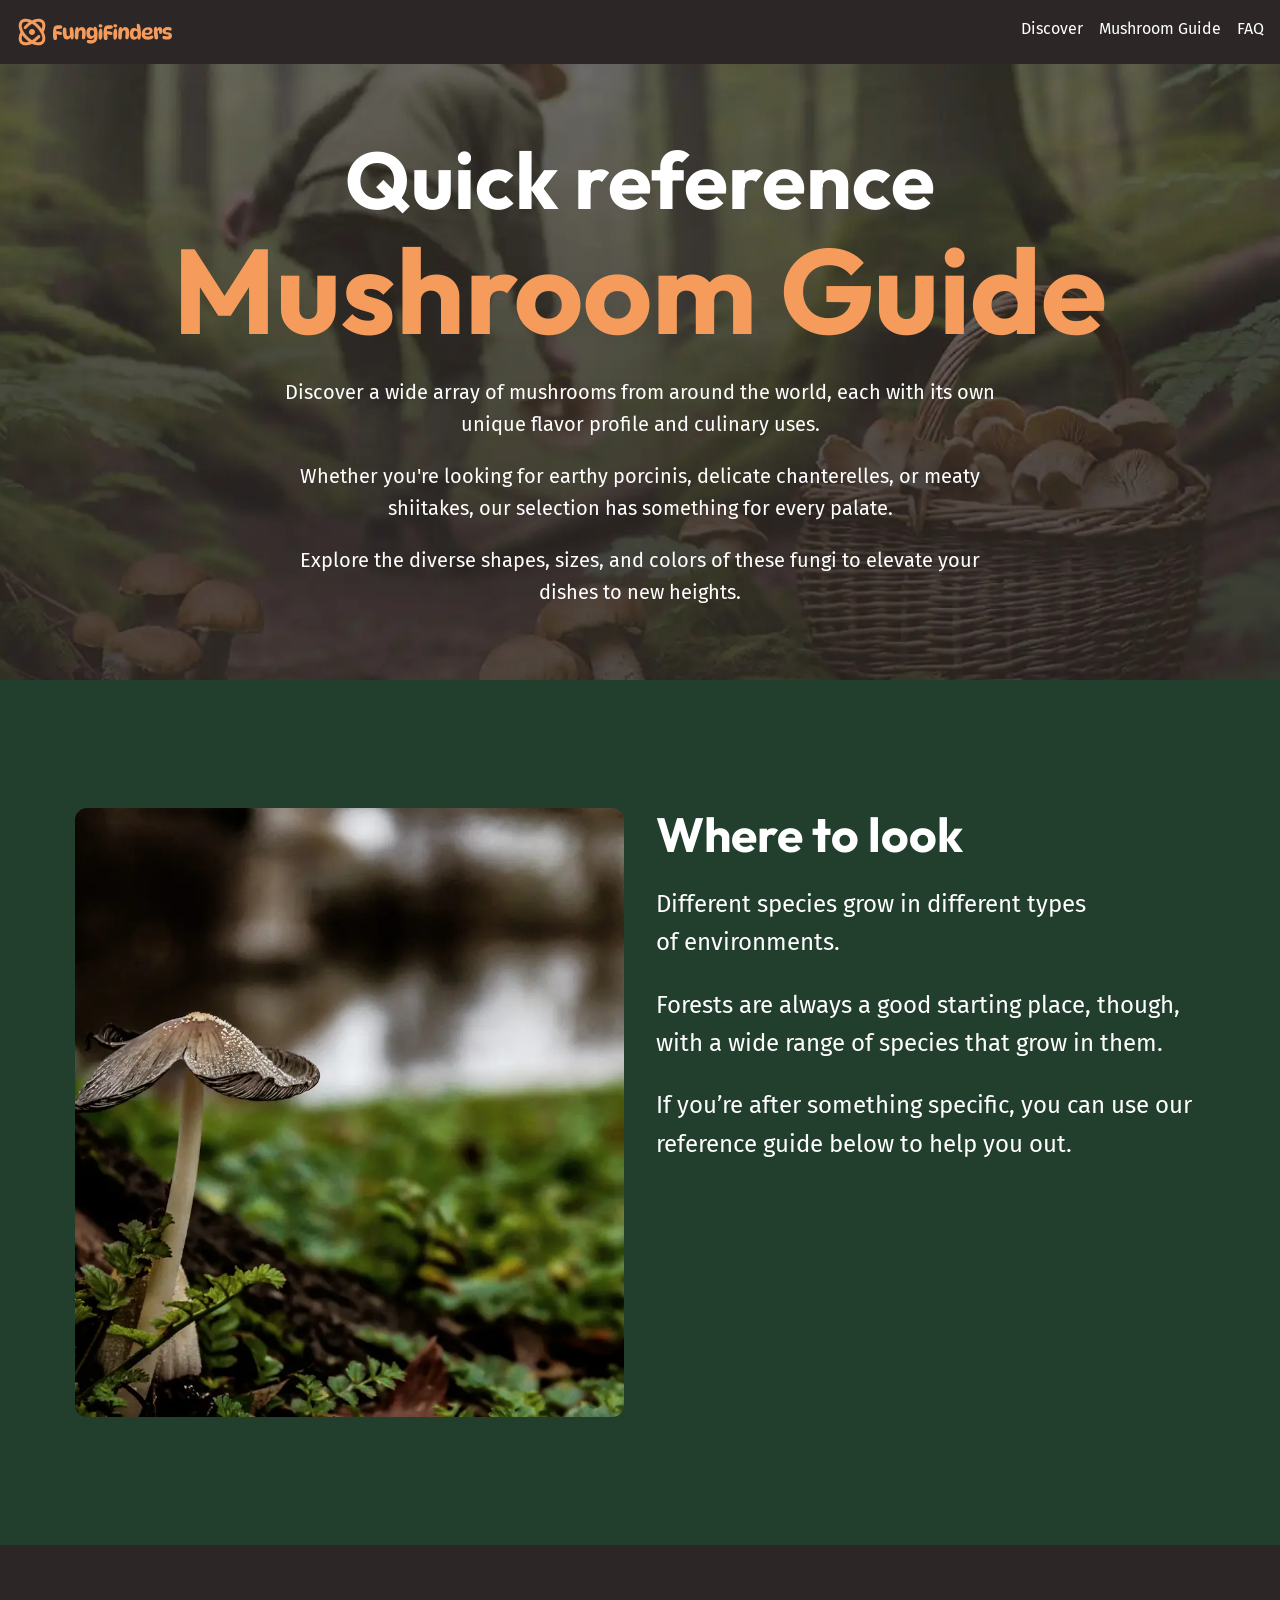
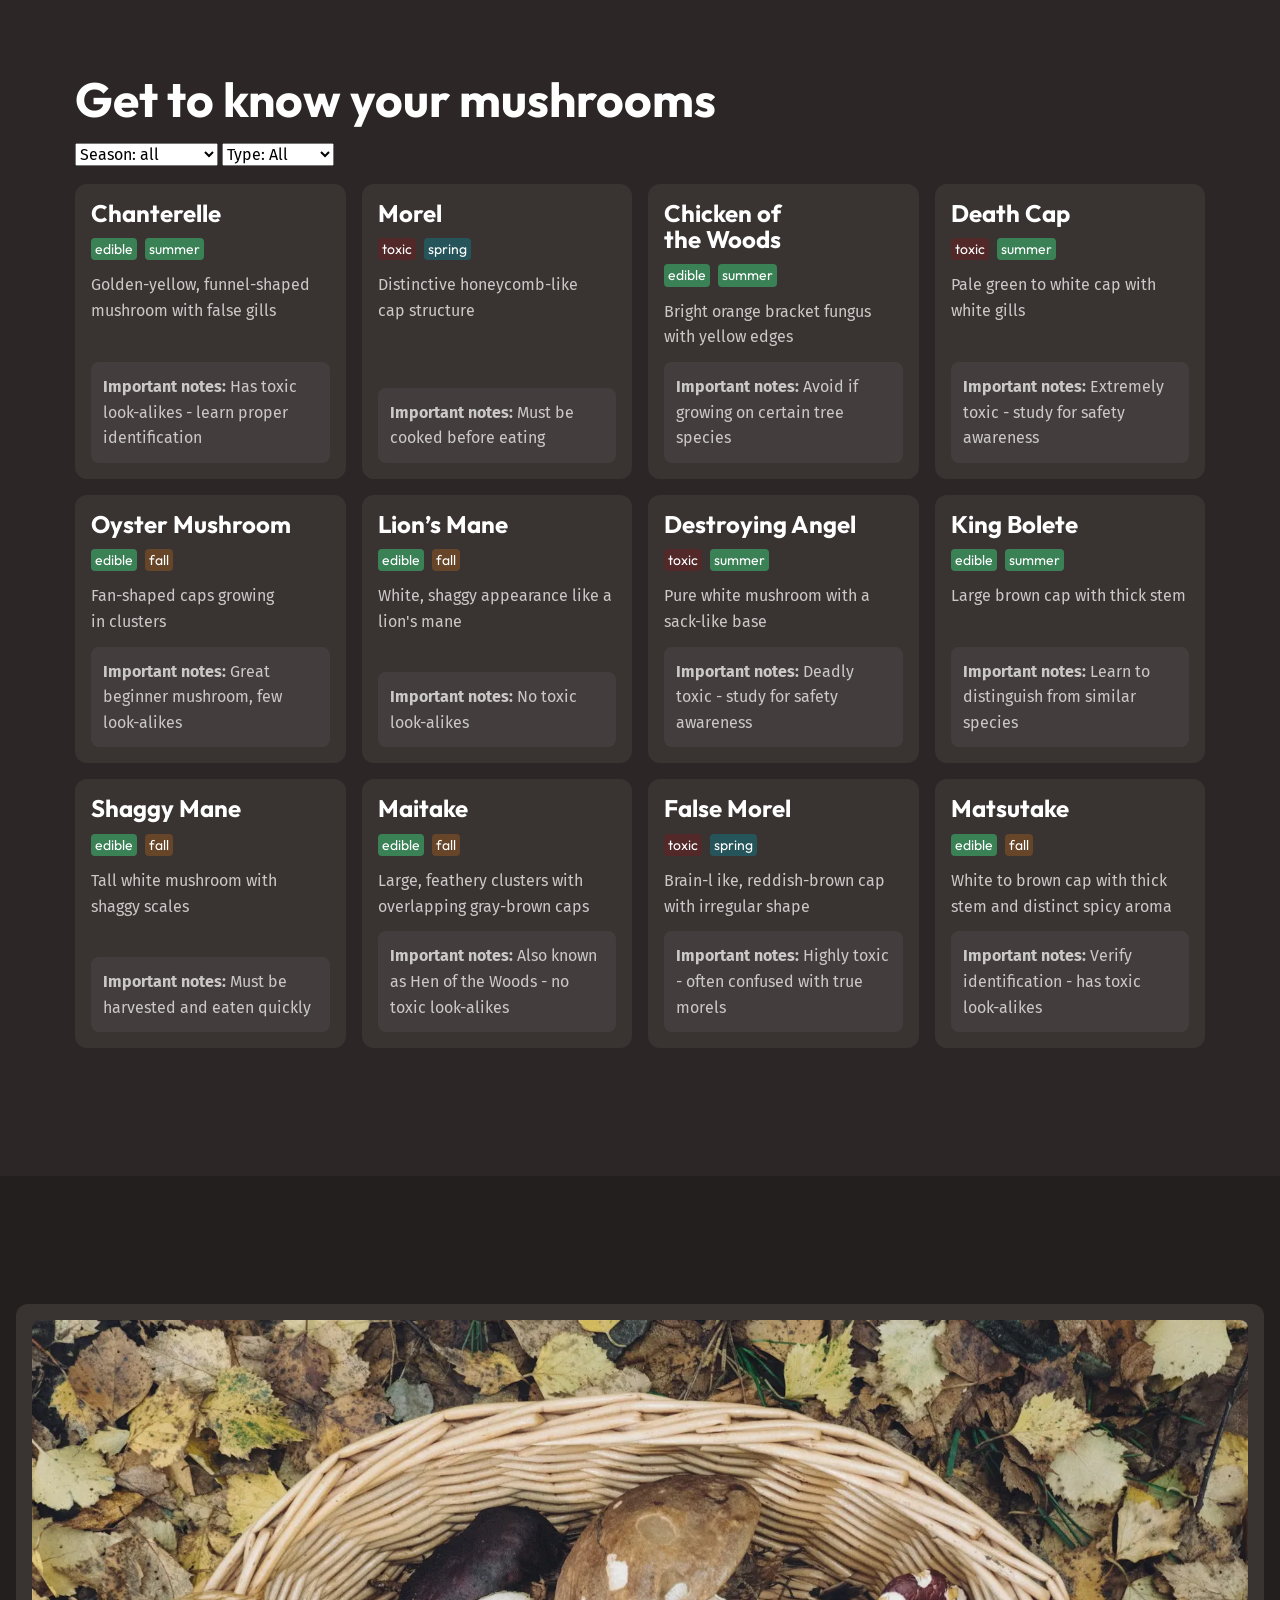
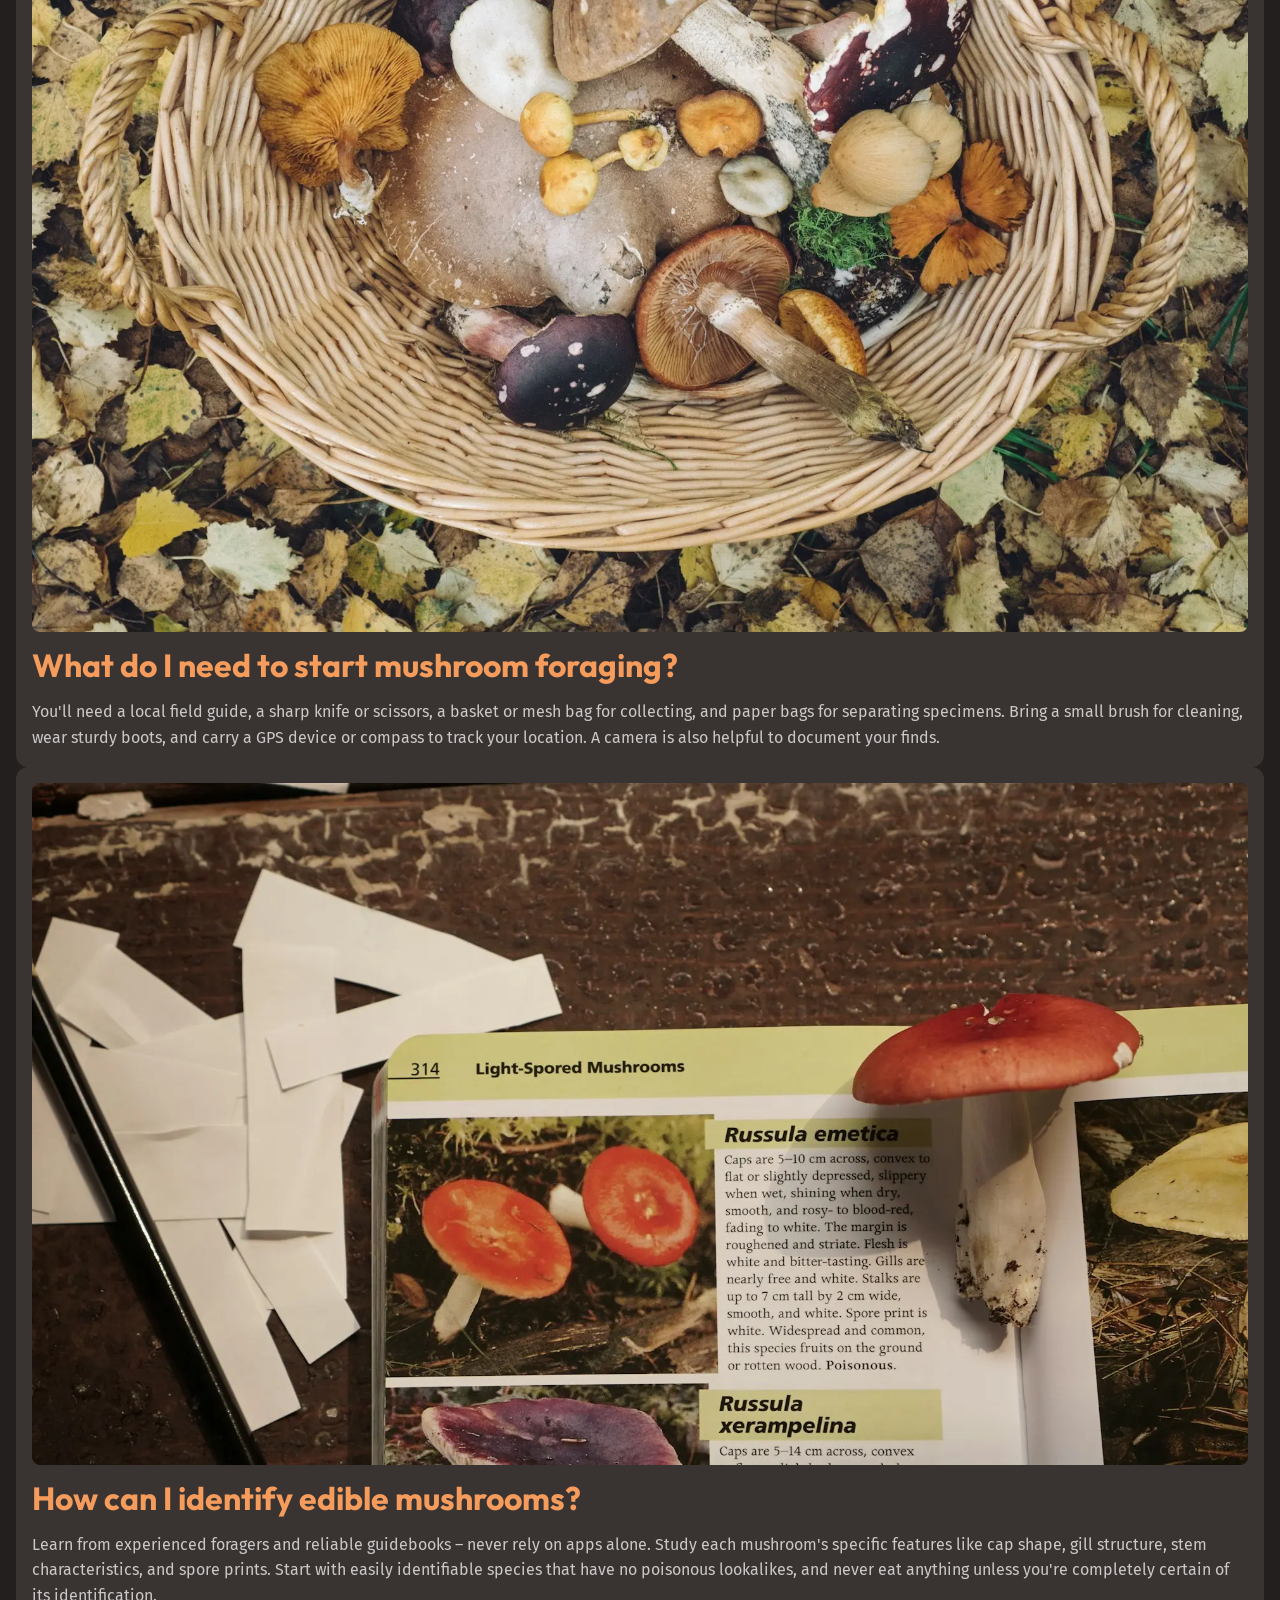
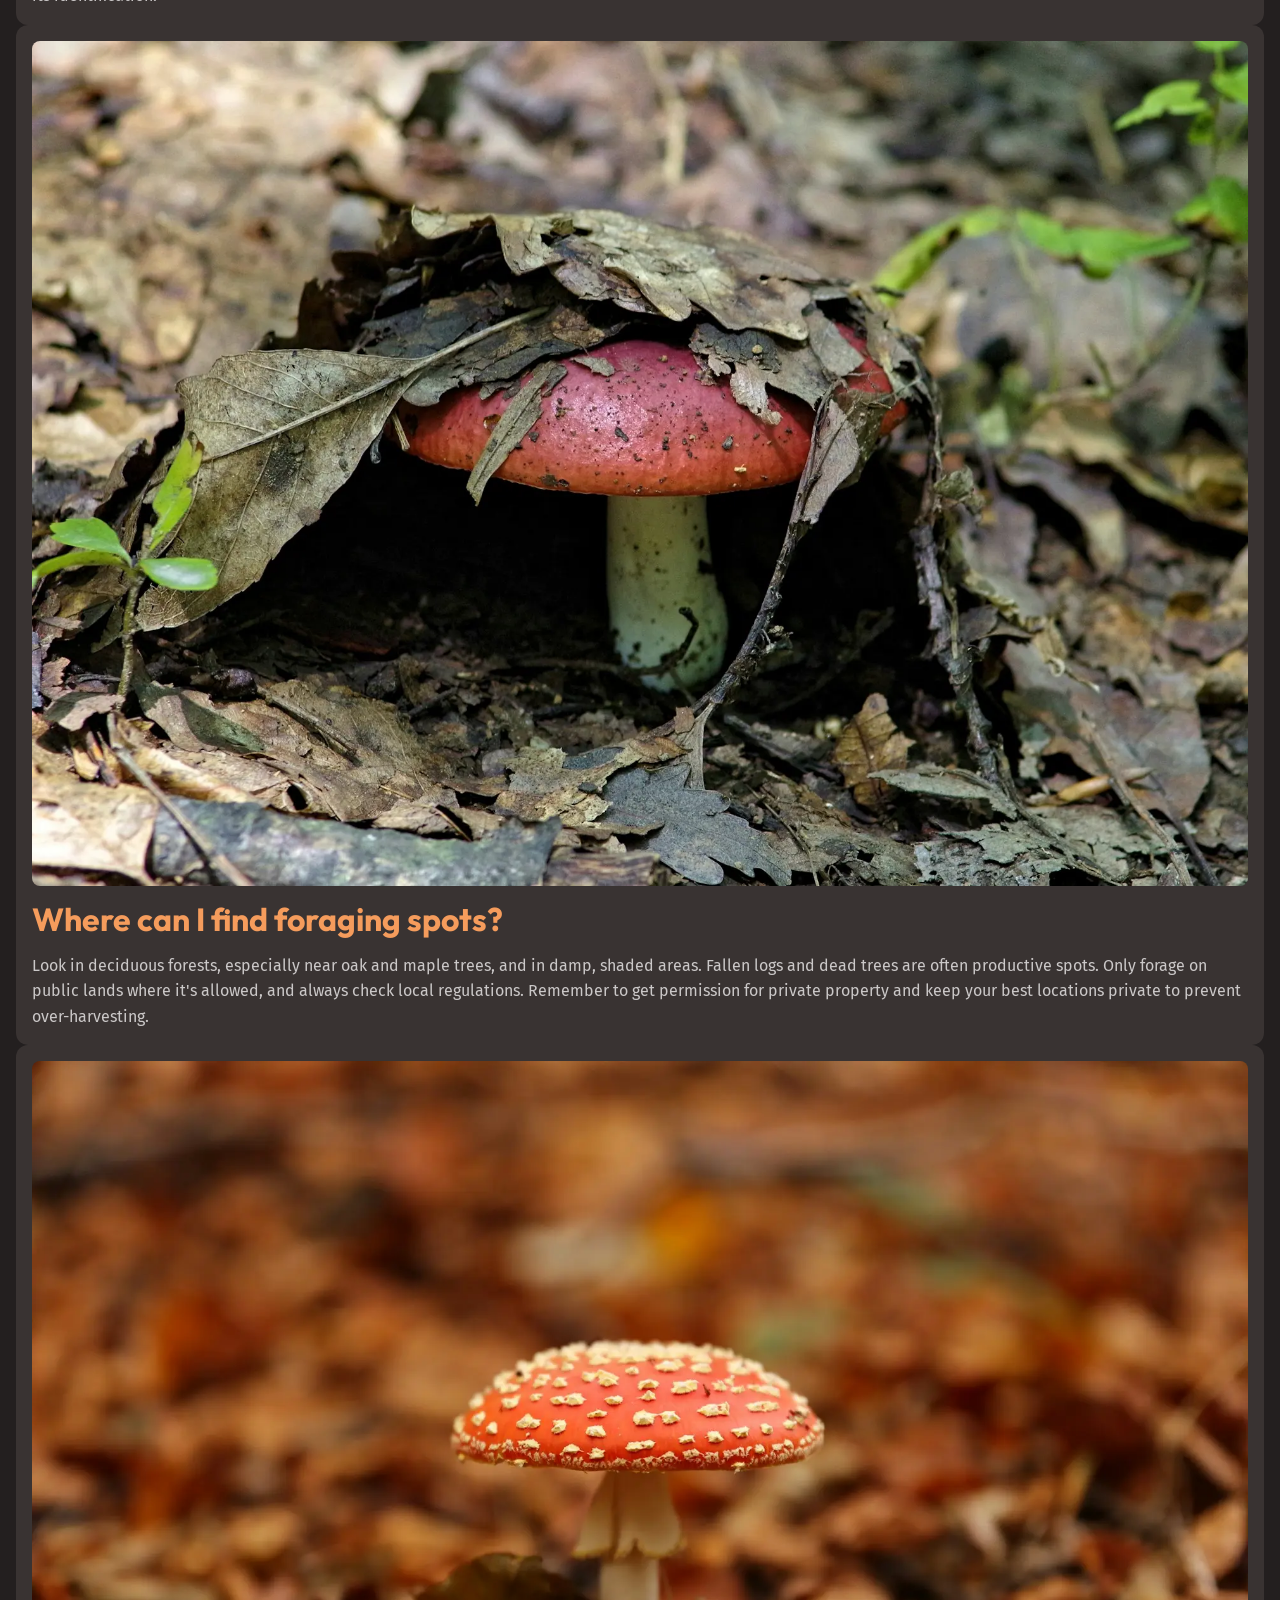
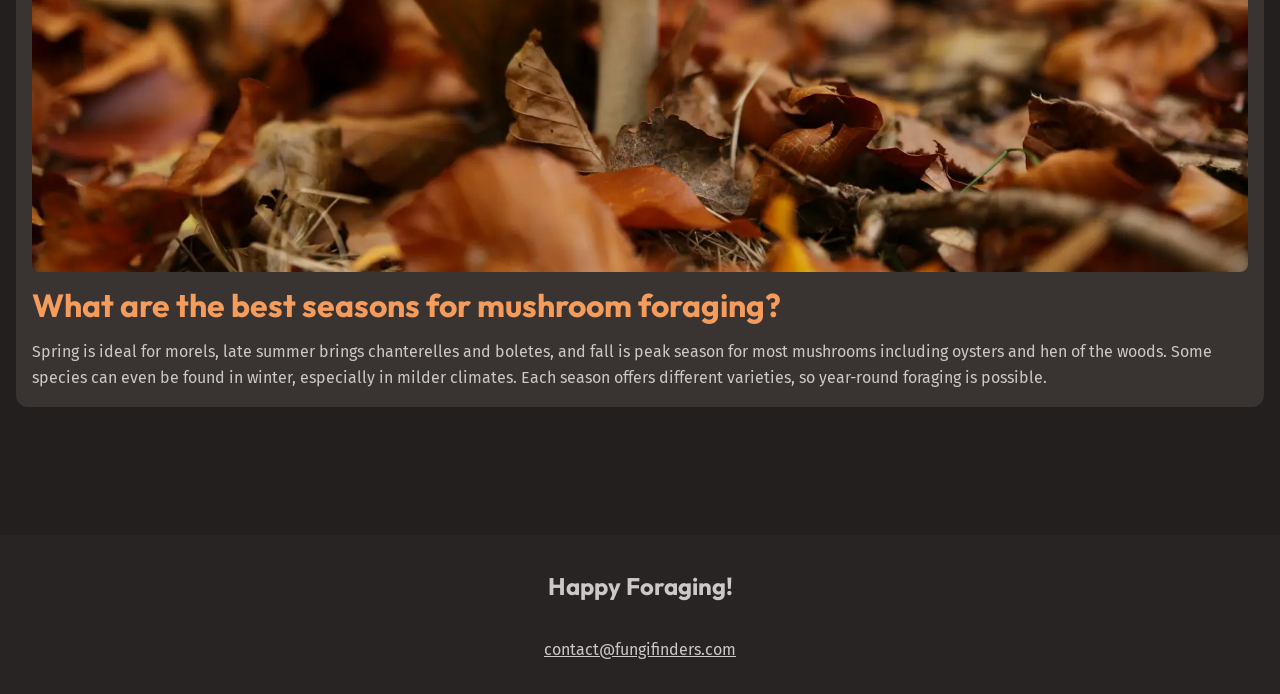
==== mushroom-guide.html @ f2b5f1de "feat: added mushroom-guide page - new styles for cards - styles for tags" ====
<!doctype html>
<html lang="en">
  <head>
    <meta charset="UTF-8" />
    <meta name="viewport" content="width=device-width, initial-scale=1.0" />
    <link rel="stylesheet" href="style.css" />
    <title>Fungi Finders</title>
    <link rel="preconnect" href="https://fonts.googleapis.com" />
    <link rel="preconnect" href="https://fonts.gstatic.com" crossorigin />
    <link
      href="https://fonts.googleapis.com/css2?family=Fira+Sans:wght@400;700&family=Outfit:wght@100..900&display=swap"
      rel="stylesheet"
    />
    <!-- defer ensures the JS runs after the page is loaded -->
    <script src="/main.js" defer></script>
  </head>
  <body>
    <a class="skip-to-main" href="#main">Skip to main content</a>
    <header class="site-header">
      <div class="wrapper" data-width="wide">
        <div class="site-header__inner">
          <img src="/assets/fungi-finders.svg" alt="Fungi Finders" />
          <button aria-controls="primary-nav" aria-expanded="false">
            <img src="/assets/hamburger.svg" alt="" />
            <span class="visually-hidden">Menu</span>
          </button>
          <nav id="primary-nav" class="primary-navigation">
            <ul role="list">
              <li><a href="/">Discover</a></li>
              <li><a href="#">Mushroom Guide</a></li>
              <li><a href="#">FAQ</a></li>
            </ul>
          </nav>
        </div>
      </div>
    </header>

    <main id="main">
      <section class="hero flow section" data-padding="compact">
        <div class="wrapper">
          <h1 class="hero__title">
            Quick reference <span>Mushroom Guide</span>
          </h1>
        </div>
        <div class="wrapper" data-width="narrow">
          <div class="flow">
            <p>
              Discover a wide array of mushrooms from around the world, each
              with its own unique flavor profile and culinary uses.
            </p>
            <p>
              Whether you're looking for earthy porcinis, delicate chanterelles,
              or meaty shiitakes, our selection has something for every palate.
            </p>
            <p>
              Explore the diverse shapes, sizes, and colors of these fungi to
              elevate your dishes to new heights.
            </p>
          </div>
        </div>
      </section>

      <!-- where to look -->
      <section class="background-accent section">
        <div class="wrapper">
          <div class="equal-columns" data-alignment="center" data-gap="large">
            <div>
              <img
                src="/assets/where-to-look.webp"
                alt="A white mushroom with a large cap growing on the forest floor"
              />
            </div>
            <div class="flow font-size-lg text-high-contrast">
              <h2 class="section-title">Where to look</h2>
              <p>Different species grow in different types of environments.</p>
              <p>
                Forests are always a good starting place, though, with a wide
                range of species that grow in them.
              </p>
              <p>
                If you’re after something specific, you can use our reference
                guide below to help you out.
              </p>
            </div>
          </div>
        </div>
      </section>

      <section class="mushroom-guide section">
        <div class="wrapper">
          <div class="flow">
            <h2 class="section-title">Get to know your mushrooms</h2>
            <div class="flex-group">
              <select>
                <option value="all">Season: all</option>
                <option value="spring">Season: Spring</option>
                <option value="summer">Season: Summer</option>
                <option value="fall">Season: Fall</option>
              </select>
              <select>
                <option value="all">Type: All</option>
                <option value="edible">Type: Edible</option>
                <option value="toxic">Type: Toxic</option>
              </select>
            </div>

            <!-- grid of mushrooms -->
            <div class="grid-auto-fit">
              <div class="card">
                <h3 class="card__title">Chanterelle</h3>
                <ul
                  class="tag-list"
                  role="list"
                  aria-label="Mushroom Characteristics"
                >
                  <li data-edible="edible">
                    <span class="visually-hidden">This mushroom is</span>
                    edible
                  </li>
                  <li data-season="summer">
                    <span class="visually-hidden">
                      Best season to harvest this mushroom is
                    </span>
                    summer
                  </li>
                </ul>
                <p>Golden-yellow, funnel-shaped mushroom with false gills</p>
                <div class="card__note">
                  <strong>Important notes: </strong>
                  Has toxic look-alikes - learn proper identification
                </div>
              </div>

              <div class="card">
                <h3 class="card__title">Morel</h3>
                <ul
                  class="tag-list"
                  role="list"
                  aria-label="Mushroom Characteristics"
                >
                  <li data-edible="toxic">
                    <span class="visually-hidden">This mushroom is</span>
                    toxic
                  </li>
                  <li data-season="spring">
                    <span class="visually-hidden">
                      Best season to harvest this mushroom is
                    </span>
                    spring
                  </li>
                </ul>
                <p>Distinctive honeycomb-like cap structure</p>
                <div class="card__note">
                  <strong>Important notes: </strong>
                  Must be cooked before eating
                </div>
              </div>

              <div class="card">
                <h3 class="card__title">Chicken of the Woods</h3>
                <ul
                  class="tag-list"
                  role="list"
                  aria-label="Mushroom Characteristics"
                >
                  <li data-edible="edible">
                    <span class="visually-hidden">This mushroom is</span>
                    edible
                  </li>
                  <li data-season="summer">
                    <span class="visually-hidden">
                      Best season to harvest this mushroom is
                    </span>
                    summer
                  </li>
                </ul>
                <p>Bright orange bracket fungus with yellow edges</p>
                <div class="card__note">
                  <strong>Important notes: </strong>
                  Avoid if growing on certain tree species
                </div>
              </div>

              <div class="card">
                <h3 class="card__title">Death Cap</h3>
                <ul
                  class="tag-list"
                  role="list"
                  aria-label="Mushroom Characteristics"
                >
                  <li data-edible="toxic">
                    <span class="visually-hidden">This mushroom is</span>
                    toxic
                  </li>
                  <li data-season="summer">
                    <span class="visually-hidden">
                      Best season to harvest this mushroom is
                    </span>
                    summer
                  </li>
                </ul>
                <p>Pale green to white cap with white gills</p>
                <div class="card__note">
                  <strong>Important notes: </strong>
                  Extremely toxic - study for safety awareness
                </div>
              </div>

              <div class="card">
                <h3 class="card__title">Oyster Mushroom</h3>
                <ul
                  class="tag-list"
                  role="list"
                  aria-label="Mushroom Characteristics"
                >
                  <li data-edible="edible">
                    <span class="visually-hidden">This mushroom is</span>
                    edible
                  </li>
                  <li data-season="fall">
                    <span class="visually-hidden">
                      Best season to harvest this mushroom is
                    </span>
                    fall
                  </li>
                </ul>
                <p>Fan-shaped caps growing in clusters</p>
                <div class="card__note">
                  <strong>Important notes: </strong>
                  Great beginner mushroom, few look-alikes
                </div>
              </div>

              <div class="card">
                <h3 class="card__title">Lion’s Mane</h3>
                <ul
                  class="tag-list"
                  role="list"
                  aria-label="Mushroom Characteristics"
                >
                  <li data-edible="edible">
                    <span class="visually-hidden">This mushroom is</span>
                    edible
                  </li>
                  <li data-season="fall">
                    <span class="visually-hidden">
                      Best season to harvest this mushroom is
                    </span>
                    fall
                  </li>
                </ul>
                <p>White, shaggy appearance like a lion's mane</p>
                <div class="card__note">
                  <strong>Important notes: </strong>
                  No toxic look-alikes
                </div>
              </div>

              <div class="card">
                <h3 class="card__title">Destroying Angel</h3>
                <ul
                  class="tag-list"
                  role="list"
                  aria-label="Mushroom Characteristics"
                >
                  <li data-edible="toxic">
                    <span class="visually-hidden">This mushroom is</span>
                    toxic
                  </li>
                  <li data-season="summer">
                    <span class="visually-hidden">
                      Best season to harvest this mushroom is
                    </span>
                    summer
                  </li>
                </ul>
                <p>Pure white mushroom with a sack-like base</p>
                <div class="card__note">
                  <strong>Important notes: </strong>
                  Deadly toxic - study for safety awareness
                </div>
              </div>

              <div class="card">
                <h3 class="card__title">King Bolete</h3>
                <ul
                  class="tag-list"
                  role="list"
                  aria-label="Mushroom Characteristics"
                >
                  <li data-edible="edible">
                    <span class="visually-hidden">This mushroom is</span>
                    edible
                  </li>
                  <li data-season="summer">
                    <span class="visually-hidden">
                      Best season to harvest this mushroom is
                    </span>
                    summer
                  </li>
                </ul>
                <p>Large brown cap with thick stem</p>
                <div class="card__note">
                  <strong>Important notes: </strong>
                  Learn to distinguish from similar species
                </div>
              </div>

              <div class="card">
                <h3 class="card__title">Shaggy Mane</h3>
                <ul
                  class="tag-list"
                  role="list"
                  aria-label="Mushroom Characteristics"
                >
                  <li data-edible="edible">
                    <span class="visually-hidden">This mushroom is</span>
                    edible
                  </li>
                  <li data-season="fall">
                    <span class="visually-hidden">
                      Best season to harvest this mushroom is
                    </span>
                    fall
                  </li>
                </ul>
                <p>Tall white mushroom with shaggy scales</p>
                <div class="card__note">
                  <strong>Important notes: </strong>
                  Must be harvested and eaten quickly
                </div>
              </div>

              <div class="card">
                <h3 class="card__title">Maitake</h3>
                <ul
                  class="tag-list"
                  role="list"
                  aria-label="Mushroom Characteristics"
                >
                  <li data-edible="edible">
                    <span class="visually-hidden">This mushroom is</span>
                    edible
                  </li>
                  <li data-season="fall">
                    <span class="visually-hidden">
                      Best season to harvest this mushroom is
                    </span>
                    fall
                  </li>
                </ul>
                <p>Large, feathery clusters with overlapping gray-brown caps</p>
                <div class="card__note">
                  <strong>Important notes: </strong>
                  Also known as Hen of the Woods - no toxic look-alikes
                </div>
              </div>

              <div class="card">
                <h3 class="card__title">False Morel</h3>
                <ul
                  class="tag-list"
                  role="list"
                  aria-label="Mushroom Characteristics"
                >
                  <li data-edible="toxic">
                    <span class="visually-hidden">This mushroom is</span>
                    toxic
                  </li>
                  <li data-season="spring">
                    <span class="visually-hidden">
                      Best season to harvest this mushroom is
                    </span>
                    spring
                  </li>
                </ul>
                <p>Brain-l ike, reddish-brown cap with irregular shape</p>
                <div class="card__note">
                  <strong>Important notes: </strong>
                  Highly toxic - often confused with true morels
                </div>
              </div>

              <div class="card">
                <h3 class="card__title">Matsutake</h3>
                <ul
                  class="tag-list"
                  role="list"
                  aria-label="Mushroom Characteristics"
                >
                  <li data-edible="edible">
                    <span class="visually-hidden">This mushroom is</span>
                    edible
                  </li>
                  <li data-season="fall">
                    <span class="visually-hidden">
                      Best season to harvest this mushroom is
                    </span>
                    fall
                  </li>
                </ul>
                <p>
                  White to brown cap with thick stem and distinct spicy aroma
                </p>
                <div class="card__note">
                  <strong>Important notes: </strong>
                  Verify identification - has toxic look-alikes
                </div>
              </div>
            </div>
          </div>
        </div>
      </section>

      <!-- faq -->
      <section class="background-extra-dark section">
        <div class="wrapper" data-width="wide">
          <div class="card">
            <img
              src="/assets/start-foraging.webp"
              alt="A basket full of wild mushrooms"
            />
            <h3 class="card__title">
              What do I need to start mushroom foraging?
            </h3>
            <p>
              You'll need a local field guide, a sharp knife or scissors, a
              basket or mesh bag for collecting, and paper bags for separating
              specimens. Bring a small brush for cleaning, wear sturdy boots,
              and carry a GPS device or compass to track your location. A camera
              is also helpful to document your finds.
            </p>
          </div>

          <div class="card">
            <img
              src="/assets/identify-mushrooms.webp"
              alt="A mushroom on top of a book, showing the information about that mushroom"
            />
            <h3 class="card__title">How can I identify edible mushrooms?</h3>
            <p>
              Learn from experienced foragers and reliable guidebooks – never
              rely on apps alone. Study each mushroom's specific features like
              cap shape, gill structure, stem characteristics, and spore prints.
              Start with easily identifiable species that have no poisonous
              lookalikes, and never eat anything unless you're completely
              certain of its identification.
            </p>
          </div>

          <div class="card">
            <img
              src="/assets/where-to-find.webp"
              alt="A mushroom with a red cap, poking out from a pile of leaves"
            />
            <h3 class="card__title">Where can I find foraging spots?</h3>
            <p>
              Look in deciduous forests, especially near oak and maple trees,
              and in damp, shaded areas. Fallen logs and dead trees are often
              productive spots. Only forage on public lands where it's allowed,
              and always check local regulations. Remember to get permission for
              private property and keep your best locations private to prevent
              over-harvesting.
            </p>
          </div>

          <div class="card">
            <img
              src="/assets/best-seasons.webp"
              alt="A red capped mushroom with white dots on it, growing out of a leafy forest floor"
            />
            <h3 class="card__title">
              What are the best seasons for mushroom foraging?
            </h3>
            <p>
              Spring is ideal for morels, late summer brings chanterelles and
              boletes, and fall is peak season for most mushrooms including
              oysters and hen of the woods. Some species can even be found in
              winter, especially in milder climates. Each season offers
              different varieties, so year-round foraging is possible.
            </p>
          </div>
        </div>
      </section>
    </main>

    <footer class="site-footer">
      <p class="site-footer__title">Happy Foraging!</p>
      <a href="mailto:contact@fungifinders.com">contact@fungifinders.com</a>
    </footer>
  </body>
</html>
---- style.css ----
/* Here we are listing what all of our layers are */
/* And also sets the order of importance */
@layer reset, base, layout, components, utilities;
/* So the order below can be any */

@layer reset {
  *,
  *::before,
  *::after {
    box-sizing: border-box;
  }

  /* https://kilianvalkhof.com/2022/css-html/your-css-reset-needs-text-size-adjust-probably/ */
  html {
    -moz-text-size-adjust: none;
    -webkit-text-size-adjust: none;
    text-size-adjust: none;
  }

  body,
  h1,
  h2,
  h3,
  h4,
  p,
  figure,
  blockquote,
  dl,
  dd {
    margin: 0;
  }

  /* https://www.scottohara.me/blog/2019/01/12/lists-and-safari.html */
  [role="list"] {
    list-style: none;
    margin: 0;
    padding: 0;
  }

  body {
    min-block-size: 100vh;
    line-height: 1.6;
  }

  h1,
  h2,
  h3,
  button,
  input,
  label {
    line-height: 1.1;
  }

  h1,
  h2,
  h3,
  h4 {
    text-wrap: balance;
  }

  p,
  li {
    text-wrap: pretty;
  }

  img,
  picture {
    max-inline-size: 100%;
    display: block;
  }

  input,
  button,
  textarea,
  select {
    font: inherit;
  }
}

/*
rules in subsequent layers can override styles
from previous ones even though previous rules have more specifity
because this layer comes second so things that come after win (like regular css rules)
*/
@layer base {
  :root {
    /* primitive properties */
    /* These ones are not intended to be used directly into the CSS Rules */
    /* But instead being used when creating semantic properties */
    --clr-white: hsl(0, 0%, 100%);
    --clr-gray-100: hsl(0, 2%, 79%);
    --clr-brand-400: hsl(25, 88%, 75%);
    --clr-brand-500: hsl(25, 88%, 66%);
    --clr-green-400: hsl(143, 19%, 49%);
    --clr-green-500: hsl(143, 38%, 37%);
    --clr-green-600: hsl(145, 29%, 19%);
    --clr-brown-500: hsl(10, 5%, 25%);
    --clr-brown-600: hsl(9, 7%, 21%);
    --clr-brown-700: hsl(9, 8%, 16%);
    --clr-brown-800: hsl(0, 6%, 15%);
    --clr-brown-900: hsl(0, 6%, 13%);

    --clr-orange-500: hsl(28, 43%, 28%);
    --clr-red-500: hsl(359, 34%, 24%);
    --clr-teal-500: hsl(186, 42%, 25%);

    --ff-heading: "Outfit", sans-serif;
    --ff-body: "Fira Sans", sans-serif;

    --fs-300: 0.875rem;
    --fs-400: 1rem;
    --fs-500: 1.125rem;
    --fs-600: 1.25rem;
    --fs-700: 1.5rem;
    --fs-800: 2rem;
    --fs-900: 3.75rem;
    --fs-1000: 3.75rem;

    @media (width > 760px) {
      --fs-300: 0.875rem;
      --fs-400: 1rem;
      --fs-500: 1.25rem;
      --fs-600: 1.5rem;
      --fs-700: 2rem;
      --fs-800: 3rem;
      --fs-900: 5rem;
      --fs-1000: 7.5rem;
    }
  }

  :root {
    /* semantic properties */
    /* These describe what the property is used for */
    /* And should be used as much as possible and avoid using primitive custom properties directly */
    --text-main: var(--clr-gray-100);
    --text-high-contrast: var(--clr-white);
    --text-brand: var(--clr-brand-500);
    --text-brand-light: var(--clr-brand-400);

    --background-accent-light: var(--clr-green-400);
    --background-accent-main: var(--clr-green-500);
    --background-accent-dark: var(--clr-green-600);

    --background-extra-light: var(--clr-brown-500);
    --background-light: var(--clr-brown-600);
    --background-main: var(--clr-brown-700);
    --background-dark: var(--clr-brown-800);
    --background-extra-dark: var(--clr-brown-900);
  }

  :root {
    --font-size-heading-sm: var(--fs-700);
    --font-size-heading-regular: var(--fs-800);
    --font-size-heading-lg: var(--fs-900);
    --font-size-heading-xl: var(--fs-1000);

    --font-size-sm: var(--fs-300);
    --font-size-regular: var(--fs-400);
    --font-size-md: var(--fs-500);
    --font-size-lg: var(--fs-600);
  }

  :root {
    --border-radius-1: 0.25rem;
    --border-radius-2: 0.5rem;
    --border-radius-3: 0.75rem;
  }

  html {
    font-family: var(--ff-body);
    line-height: 1.6;
  }

  body {
    font-size: var(--font-size-regular);
    color: var(--text-main);
    background-color: var(--background-main);
  }

  h1,
  h2,
  h3,
  h4 {
    font-family: var(--ff-heading);
    color: var(--text-high-contrast);
  }

  h1 {
    font-size: var(--font-size-heading-lg);
  }

  a {
    color: var(--text-high-contrast);
  }

  a:hover,
  a:focus-visible {
    /* focus-visible: the browser will figure it out depending on what element it is
      and how the users interact with it, whereas focus, always gets applied no matter what after focusing it
     */
    color: var(--text-brand-light);
  }

  img {
    border-radius: var(--border-radius-3);
  }
}

@layer layout {
  /* Select all direct elements after the first one */
  .flow > * + * {
    margin-block-start: var(--flow-space, 1em);
  }

  .grid-flow {
    display: grid;
    gap: var(--grid-flow-gap, 1rem);
  }

  .grid-auto-fit {
    --auto-fit-min-col-size: 250px;
    display: grid;
    gap: 1rem;
    /* minmax is a css grid only thing */
    grid-template-columns: repeat(
      auto-fit,
      minmax(min(var(--auto-fit-min-col-size), 100%), 1fr)
    );
  }

  .equal-columns {
    display: grid;
    gap: var(--equal-columns-gap, 1rem);
    align-items: var(--equal-columns-vertical-alignment, stretch);

    @media (width > 760px) {
      grid-auto-flow: column;
      /* make all of the columns the same size */
      grid-auto-columns: 1fr;
    }

    &[data-gap="large"] {
      --equal-columns-gap: 2rem;
    }

    &[data-alignment="centered"] {
      --equal-columns-vertical-alignment: center;
    }
  }

  .section {
    --padding: 3.75rem;
    padding-block: var(--padding);

    @media (width > 760px) {
      --padding: 8rem;

      &[data-padding="compact"] {
        --padding: 4.5rem;
      }
    }
  }

  .wrapper {
    /* Locally scope custom properties */
    /* Signal which specific properties are intended to be adjustable */
    --wrapper-max-width: 1130px;

    max-width: var(--wrapper-max-width);
    margin-inline: auto;
    padding-inline: 1rem;
    /* Adding content-box to prevent padding taking width from the wrapper */
    box-sizing: content-box;

    &[data-width="narrow"] {
      --wrapper-max-width: 720px;
    }
    &[data-width="wide"] {
      --wrapper-max-width: 1330px;
    }
  }

  /* Using double highphen to make it clear is a modifier.
    (we take an existing class and make small changes to it) 
   */
  .wrapper--wide {
  }
  .wrapper--narrow {
  }

  /* .wrapper[data-width="wide"] {
    max-width: 1330px;
  } */
}

@layer components {
  .skip-to-main:not(:focus) {
    clip: rect(0 0 0 0);
    clip-path: inset(50%);
    height: 1px;
    overflow: hidden;
    position: absolute;
    white-space: nowrap;
    width: 1px;
  }

  .skip-to-main {
    position: absolute;
    background: var(--background-accent-main);
    padding: 1rem;
    border-radius: var(--border-radius-2);
  }

  .site-header {
    padding-block: 1rem;
  }
  .site-header__inner {
    display: flex;
    gap: 0.5rem 1rem;
    flex-wrap: wrap;
    justify-content: space-between;
  }

  [aria-controls="primary-nav"] {
    z-index: 100;
    display: none;
    cursor: pointer;
    background-color: transparent;
    border: 0;

    img {
      border-radius: 0;
    }

    @media (width < 760px) {
      display: block;
    }
  }

  .primary-navigation {
    ul {
      display: flex;
      flex-wrap: wrap;
      gap: 0.5rem 1rem;
    }

    a {
      text-decoration: none;
    }

    @media (width < 760px) {
      position: absolute;
      display: none;
      z-index: 10;
      top: 0;
      right: 0;
      font-size: var(--font-size-lg);
      font-weight: 700;
      font-family: var(--ff-heading);
      background-color: var(--background-accent-main);
      border-radius: 0 0 0 var(--border-radius-3);
      padding: 2rem;

      /* targeting any .primary-navigation that has previous sibling
        with an aria-expanded of true
       */
      [aria-expanded="true"] ~ & {
        display: block;
      }

      ul {
        gap: 0;
        flex-direction: column;
      }

      li + li {
        margin-block-start: 1.5rem;
        padding-block-start: 1.5rem;
        border-top: 2px solid var(--background-accent-light);
      }
    }
  }

  .site-footer {
    text-align: center;
    background-color: var(--background-dark);
    padding-block: 2rem;
    display: grid;
    gap: 2rem;

    /* When using descendant selector even on layers */
    /* Will override previous rules including from pseudo classes */
    a {
      color: var(--text-main);
    }
    a:hover,
    a:focus-visible {
      color: var(--text-brand-light);
    }
  }

  .site-footer__title {
    font-size: var(--font-size-lg);
    font-family: var(--ff-heading);
    font-weight: 700;
  }

  .hero {
    text-align: center;
    font-size: var(--font-size-md);
    color: var(--text-high-contrast);
    background-image: url(/assets/hero.webp);
    background-size: cover;
    background-position: center;
  }

  .hero__title {
    font-size: var(--font-size-heading-lg);
    span {
      font-size: var(--font-size-heading-xl);
      color: var(--text-brand);
      display: block;
    }
  }

  .mushroom-guide {
    --card-title-font-size: var(--font-size-lg);
    --card-title-color: var(--text-high-contrast);
    --card-gap: 0.75rem;
  }

  .card {
    display: flex;
    flex-direction: column;
    gap: var(--card-gap, 1rem);
    padding: 1rem;
    background-color: var(--background-light);
    border-radius: var(--border-radius-3);

    img {
      border-radius: var(--border-radius-2);
    }
  }

  .card__title {
    font-size: var(--card-title-font-size, var(--font-size-heading-sm));
    color: var(--card-title-color, var(--text-brand));
  }

  .card__note {
    margin-block-start: auto;
    background-color: var(--background-extra-light);
    padding: 0.75rem;
    border-radius: var(--border-radius-2);
  }

  .tag-list {
    display: flex;
    gap: 0.5rem;
    flex-wrap: wrap;

    li {
      font-family: var(--ff-heading);
      font-size: var(--font-size-sm);
      color: var(--text-high-contrast);
      padding: 0rem 0.25rem;
      background-color: var(--tag-bg, red);
      border-radius: var(--border-radius-1);
    }

    [data-edible="edible"] {
      --tag-bg: var(--background-accent-main);
    }
    [data-edible="toxic"] {
      --tag-bg: var(--clr-red-500);
    }
    [data-season="summer"] {
      --tag-bg: var(--background-accent-main);
    }
    [data-season="spring"] {
      --tag-bg: var(--clr-teal-500);
    }
    [data-season="fall"] {
      --tag-bg: var(--clr-orange-500);
    }
  }

  .button {
    /* two syntax display to control the outer and inner
    display as different values */
    display: inline flex;
    font-size: var(--font-size-md);
    text-decoration: none;
    cursor: pointer;
    padding: 0.5rem 1rem;
    background-color: var(--background-accent-main);
    font-family: var(--ff-heading);
    font-weight: 700;
    border-radius: var(--border-radius-2);
  }
  .button:hover,
  .button:focus-visible {
    color: var(--text-high-contrast);
    background-color: var(--background-accent-light);
  }
}

@layer utilities {
  .visually-hidden {
    clip: rect(0 0 0 0);
    clip-path: inset(50%);
    height: 1px;
    overflow: hidden;
    position: absolute;
    white-space: nowrap;
    width: 1px;
  }

  .text-center {
    text-align: center;
  }
  .text-brand {
    color: var(--text-brand);
  }
  .text-high-contrast {
    color: var(--text-high-contrast);
  }

  .section-title {
    font-size: var(--font-size-heading-regular);
  }

  .background-base {
    background-color: var(--background-base);
  }
  .background-light {
    background-color: var(--background-light);
  }
  .background-extra-light {
    background-color: var(--background-extra-light);
  }
  .background-dark {
    background-color: var(--background-dark);
  }
  .background-extra-dark {
    background-color: var(--background-extra-dark);
  }

  .background-accent {
    background-color: var(--background-accent-dark);
  }

  .font-size-sm {
    font-size: var(--font-size-sm);
  }
  .font-size-regular {
    font-size: var(--font-size-regular);
  }
  .font-size-md {
    font-size: var(--font-size-md);
  }
  .font-size-lg {
    font-size: var(--font-size-lg);
  }
}
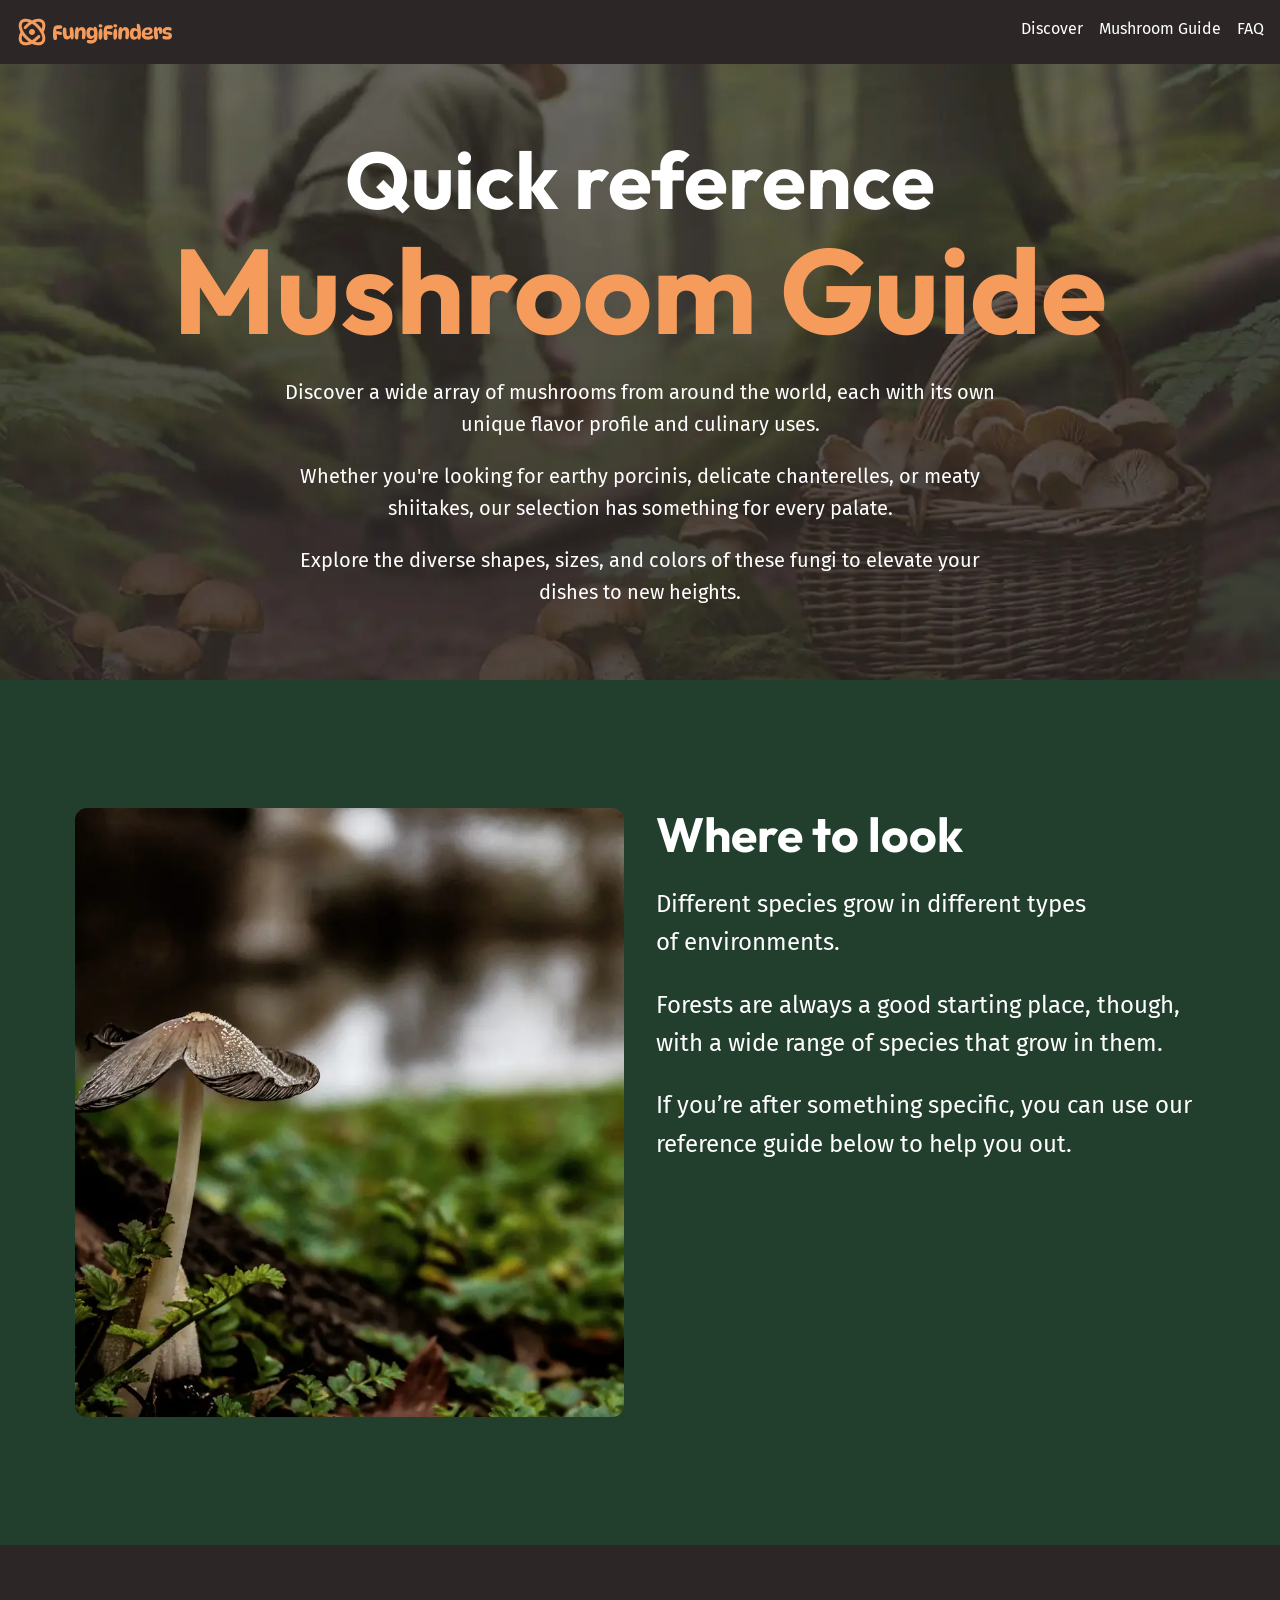
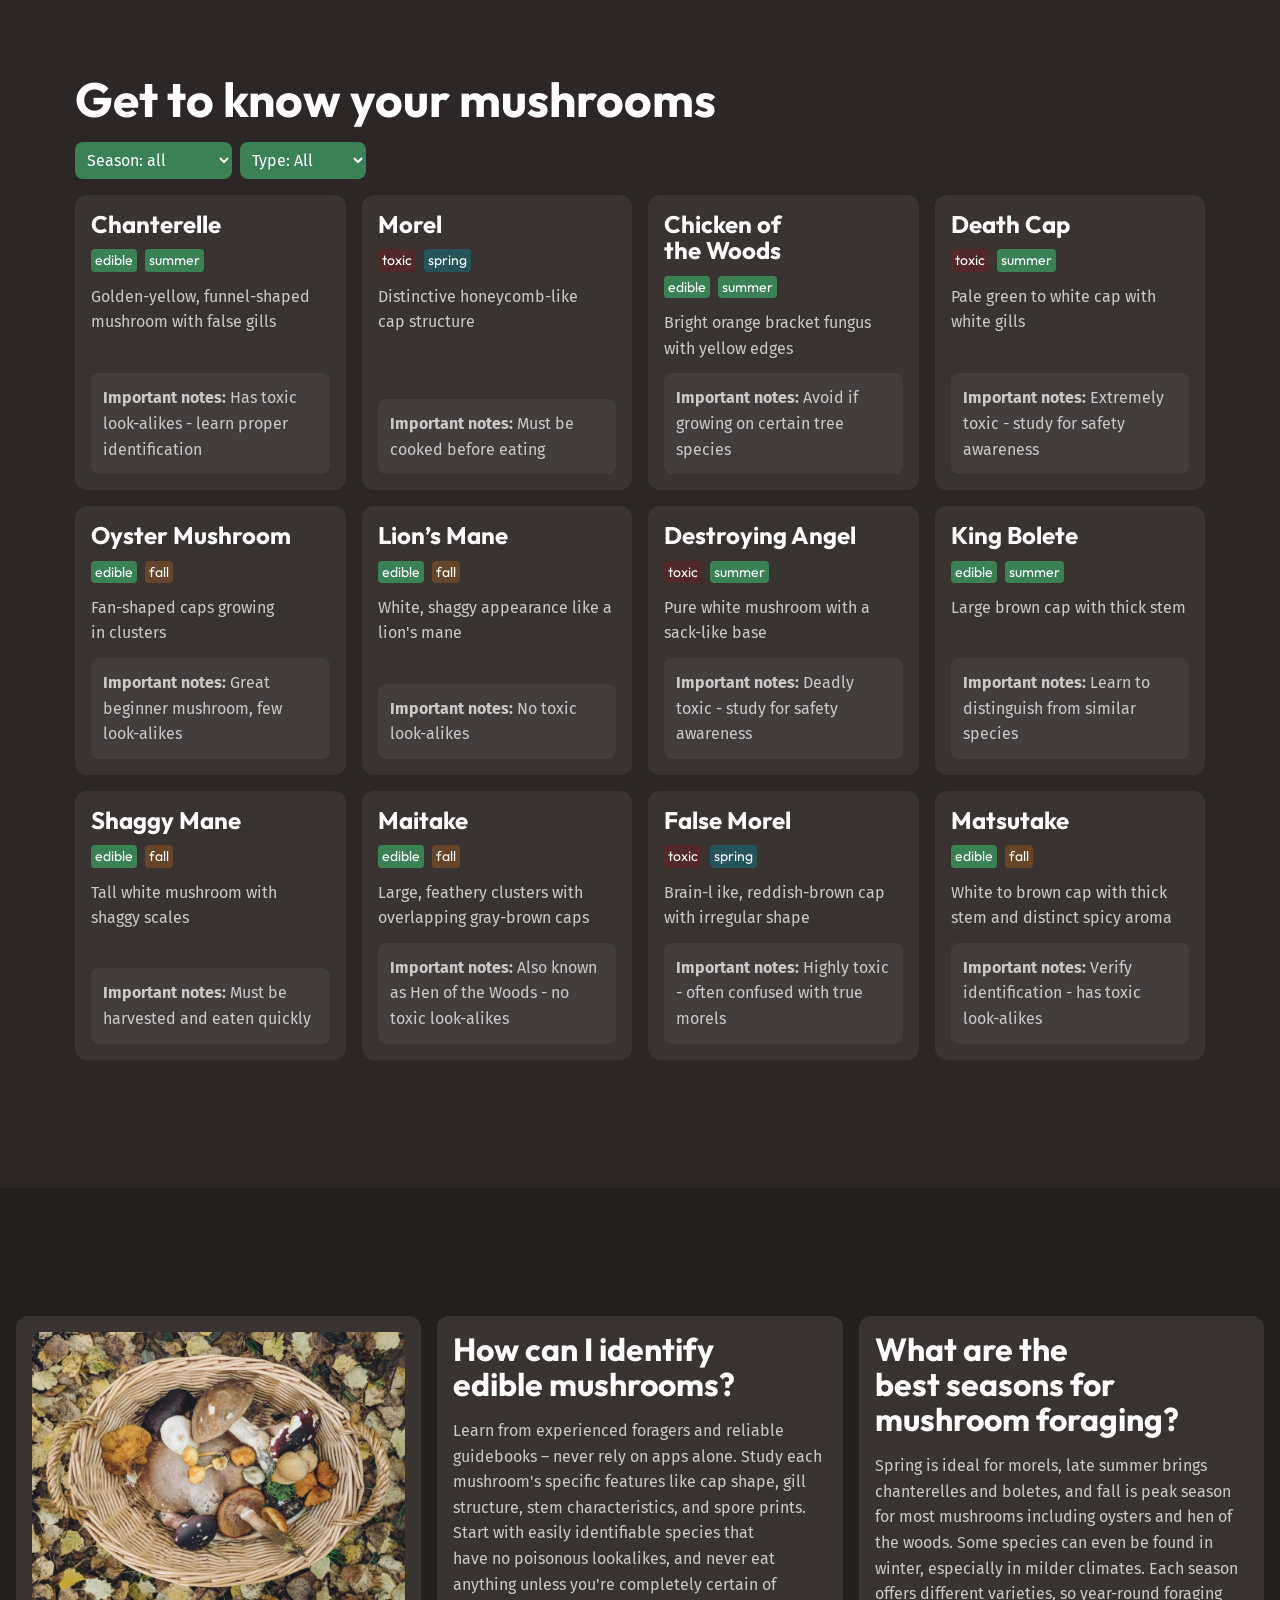
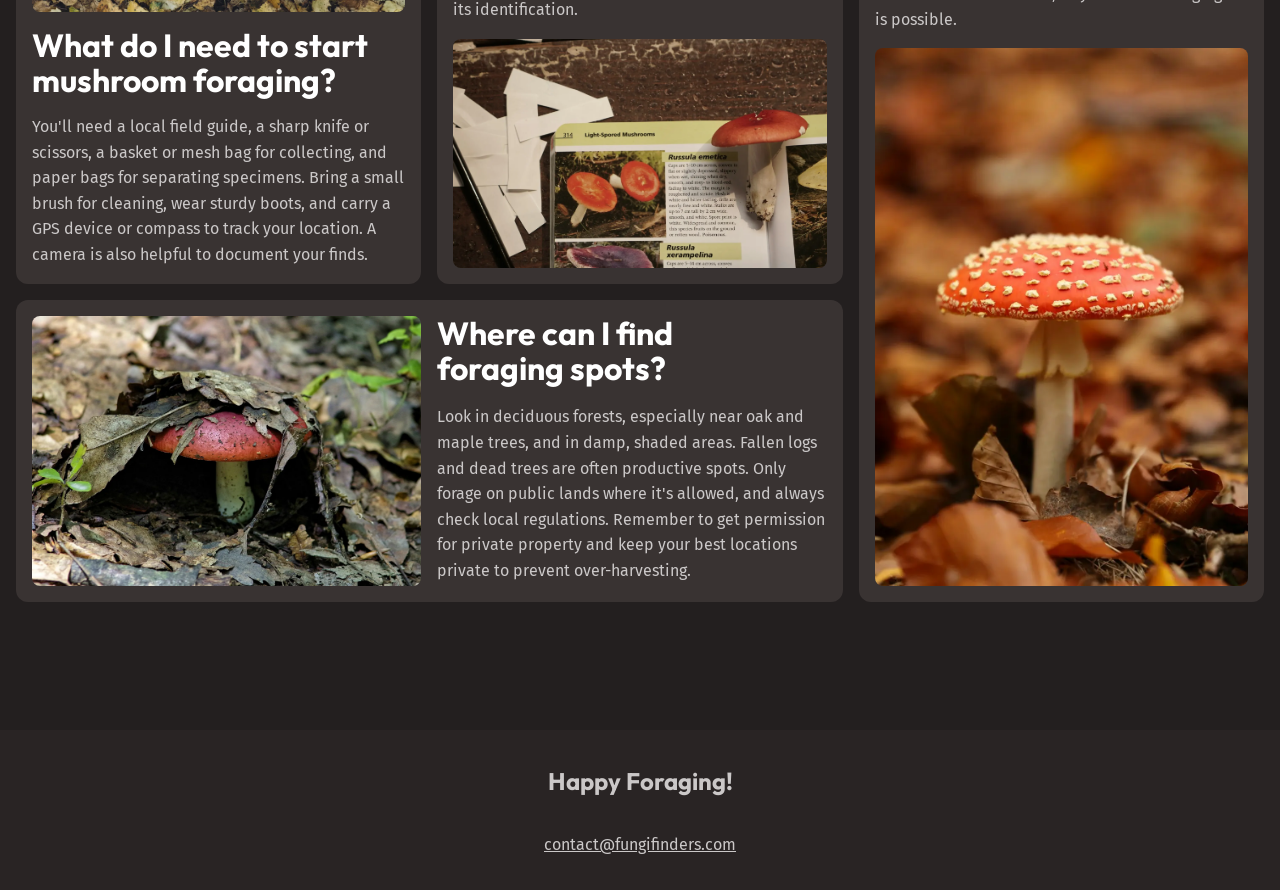
==== commit a9c79c68: "feat: added bento box layout" ====
--- a/mushroom-guide.html
+++ b/mushroom-guide.html
@@ -415,70 +415,72 @@
       <!-- faq -->
       <section class="background-extra-dark section">
         <div class="wrapper" data-width="wide">
-          <div class="card">
-            <img
-              src="/assets/start-foraging.webp"
-              alt="A basket full of wild mushrooms"
-            />
-            <h3 class="card__title">
-              What do I need to start mushroom foraging?
-            </h3>
-            <p>
-              You'll need a local field guide, a sharp knife or scissors, a
-              basket or mesh bag for collecting, and paper bags for separating
-              specimens. Bring a small brush for cleaning, wear sturdy boots,
-              and carry a GPS device or compass to track your location. A camera
-              is also helpful to document your finds.
-            </p>
-          </div>
-
-          <div class="card">
-            <img
-              src="/assets/identify-mushrooms.webp"
-              alt="A mushroom on top of a book, showing the information about that mushroom"
-            />
-            <h3 class="card__title">How can I identify edible mushrooms?</h3>
-            <p>
-              Learn from experienced foragers and reliable guidebooks – never
-              rely on apps alone. Study each mushroom's specific features like
-              cap shape, gill structure, stem characteristics, and spore prints.
-              Start with easily identifiable species that have no poisonous
-              lookalikes, and never eat anything unless you're completely
-              certain of its identification.
-            </p>
-          </div>
-
-          <div class="card">
-            <img
-              src="/assets/where-to-find.webp"
-              alt="A mushroom with a red cap, poking out from a pile of leaves"
-            />
-            <h3 class="card__title">Where can I find foraging spots?</h3>
-            <p>
-              Look in deciduous forests, especially near oak and maple trees,
-              and in damp, shaded areas. Fallen logs and dead trees are often
-              productive spots. Only forage on public lands where it's allowed,
-              and always check local regulations. Remember to get permission for
-              private property and keep your best locations private to prevent
-              over-harvesting.
-            </p>
-          </div>
-
-          <div class="card">
-            <img
-              src="/assets/best-seasons.webp"
-              alt="A red capped mushroom with white dots on it, growing out of a leafy forest floor"
-            />
-            <h3 class="card__title">
-              What are the best seasons for mushroom foraging?
-            </h3>
-            <p>
-              Spring is ideal for morels, late summer brings chanterelles and
-              boletes, and fall is peak season for most mushrooms including
-              oysters and hen of the woods. Some species can even be found in
-              winter, especially in milder climates. Each season offers
-              different varieties, so year-round foraging is possible.
-            </p>
+          <div class="faq-bento">
+            <div class="card">
+              <img
+                src="/assets/start-foraging.webp"
+                alt="A basket full of wild mushrooms"
+              />
+              <h3 class="card__title">
+                What do I need to start mushroom foraging?
+              </h3>
+              <p>
+                You'll need a local field guide, a sharp knife or scissors, a
+                basket or mesh bag for collecting, and paper bags for separating
+                specimens. Bring a small brush for cleaning, wear sturdy boots,
+                and carry a GPS device or compass to track your location. A
+                camera is also helpful to document your finds.
+              </p>
+            </div>
+
+            <div class="card">
+              <img
+                src="/assets/identify-mushrooms.webp"
+                alt="A mushroom on top of a book, showing the information about that mushroom"
+              />
+              <h3 class="card__title">How can I identify edible mushrooms?</h3>
+              <p>
+                Learn from experienced foragers and reliable guidebooks – never
+                rely on apps alone. Study each mushroom's specific features like
+                cap shape, gill structure, stem characteristics, and spore
+                prints. Start with easily identifiable species that have no
+                poisonous lookalikes, and never eat anything unless you're
+                completely certain of its identification.
+              </p>
+            </div>
+
+            <div class="card">
+              <img
+                src="/assets/where-to-find.webp"
+                alt="A mushroom with a red cap, poking out from a pile of leaves"
+              />
+              <h3 class="card__title">Where can I find foraging spots?</h3>
+              <p>
+                Look in deciduous forests, especially near oak and maple trees,
+                and in damp, shaded areas. Fallen logs and dead trees are often
+                productive spots. Only forage on public lands where it's
+                allowed, and always check local regulations. Remember to get
+                permission for private property and keep your best locations
+                private to prevent over-harvesting.
+              </p>
+            </div>
+
+            <div class="card">
+              <img
+                src="/assets/best-seasons.webp"
+                alt="A red capped mushroom with white dots on it, growing out of a leafy forest floor"
+              />
+              <h3 class="card__title">
+                What are the best seasons for mushroom foraging?
+              </h3>
+              <p>
+                Spring is ideal for morels, late summer brings chanterelles and
+                boletes, and fall is peak season for most mushrooms including
+                oysters and hen of the woods. Some species can even be found in
+                winter, especially in milder climates. Each season offers
+                different varieties, so year-round foraging is possible.
+              </p>
+            </div>
           </div>
         </div>
       </section>
--- a/style.css
+++ b/style.css
@@ -207,6 +207,12 @@
 }
 
 @layer layout {
+  .flex-group {
+    display: flex;
+    flex-wrap: wrap;
+    gap: 0.5rem;
+  }
+
   /* Select all direct elements after the first one */
   .flow > * + * {
     margin-block-start: var(--flow-space, 1em);
@@ -429,6 +435,70 @@
     --card-gap: 0.75rem;
   }
 
+  .faq-bento {
+    --card-title-color: var(--text-high-contrast);
+
+    display: grid;
+    gap: 1rem;
+    /* 4 rows each with it's name */
+    grid-template-areas:
+      "card-one"
+      "card-two"
+      "card-three"
+      "card-four";
+
+    @media (width > 600px) {
+      /* can be added but no needed */
+      /* grid-template-columns: repeat(2, 1fr); */
+      grid-template-areas:
+        "card-one card-two"
+        "card-three card-four";
+    }
+
+    @media (width > 900px) {
+      grid-template-columns: repeat(3, 1fr);
+      grid-template-areas:
+        "card-one   card-two    card-four"
+        "card-three card-three  card-four";
+    }
+
+    .card > img {
+      height: 100%;
+      /* will crop the element */
+      object-fit: cover;
+    }
+
+    @media (width > 600px) {
+      .card:nth-child(even) > img {
+        order: 3;
+      }
+    }
+
+    .card:nth-child(1) {
+      grid-area: card-one;
+    }
+    .card:nth-child(2) {
+      grid-area: card-two;
+    }
+    .card:nth-child(3) {
+      grid-area: card-three;
+
+      @media (width > 900px) {
+        display: grid;
+        gap: 1rem;
+        grid-template-columns: 1fr 1fr;
+
+        img {
+          grid-column: 1 / 2;
+          grid-row: 1 / 3;
+        }
+      }
+    }
+    .card:nth-child(4) {
+      grid-area: card-four;
+    }
+  }
+
   .card {
     display: flex;
     flex-direction: column;
@@ -503,6 +573,14 @@
     color: var(--text-high-contrast);
     background-color: var(--background-accent-light);
   }
+
+  select {
+    padding: 0.5rem;
+    background-color: var(--background-accent-main);
+    border: 0;
+    border-radius: var(--border-radius-2);
+    color: var(--text-high-contrast);
+  }
 }
 
 @layer utilities {
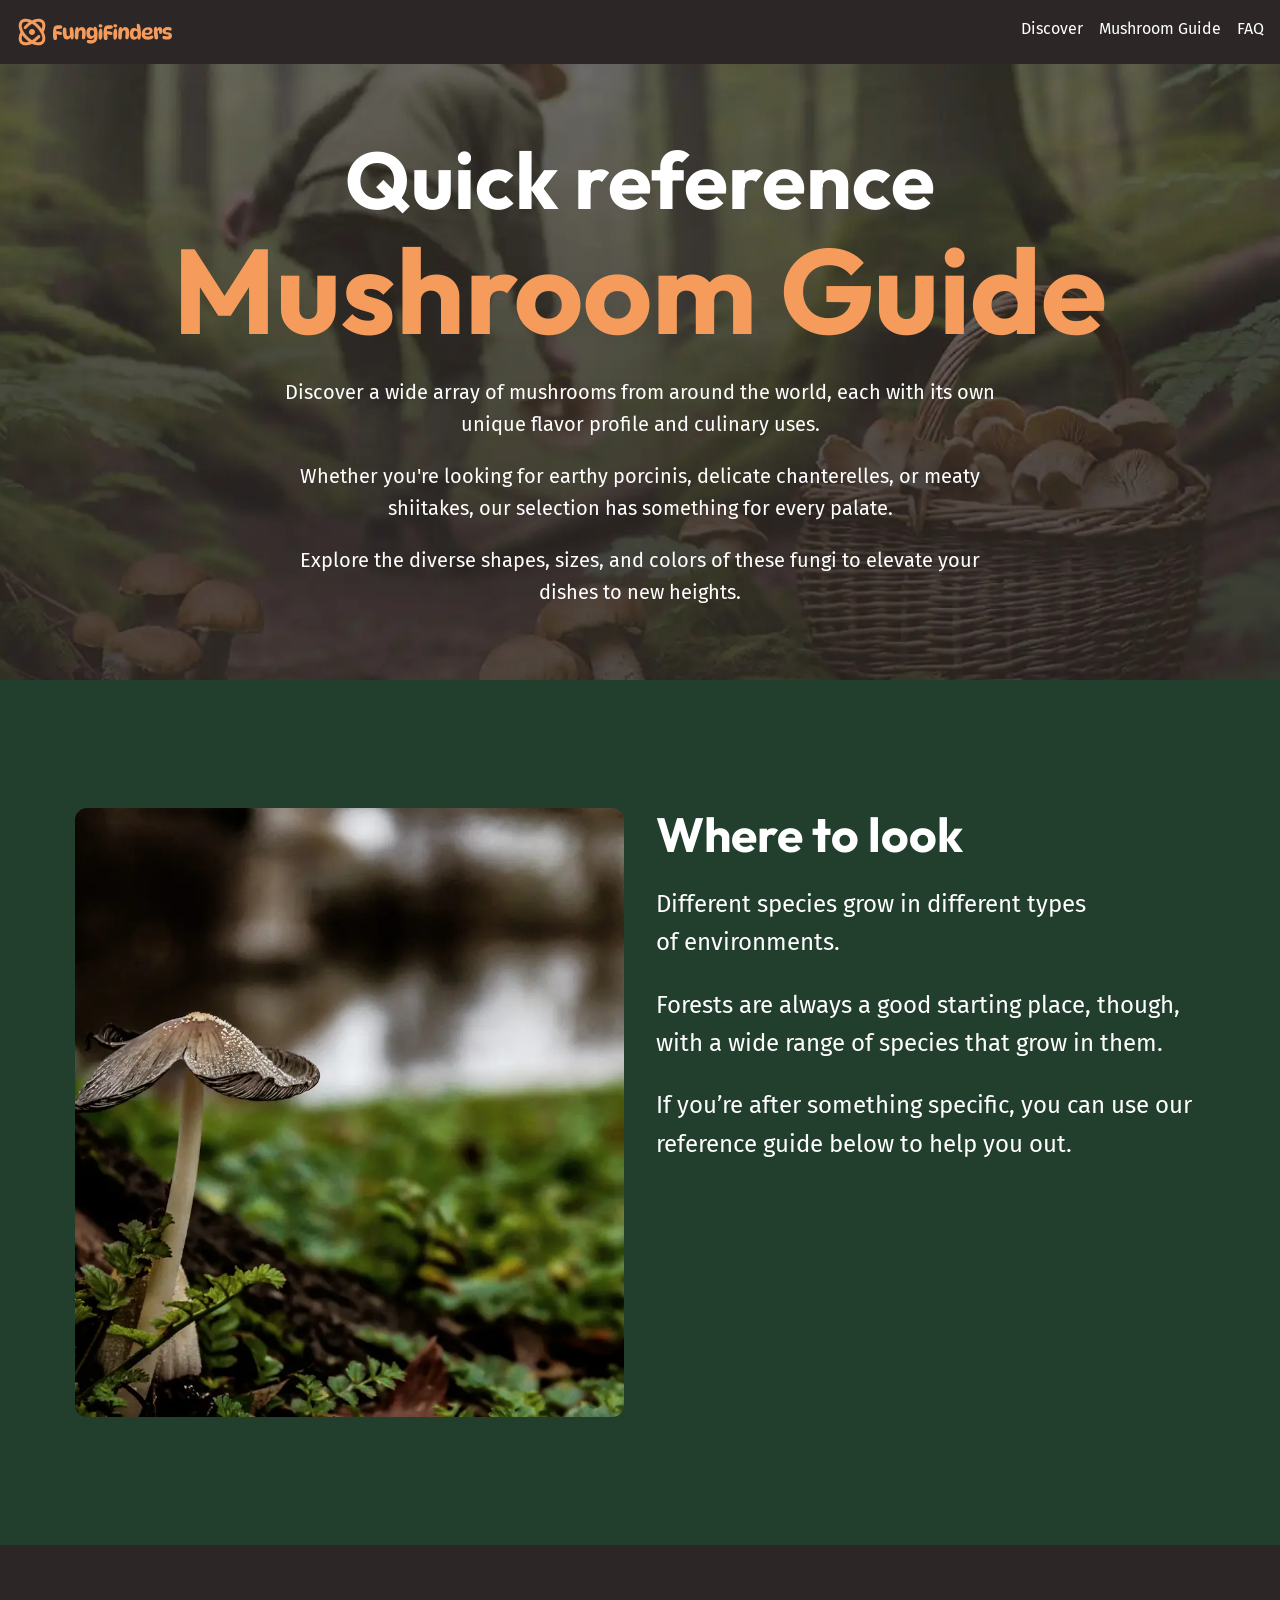
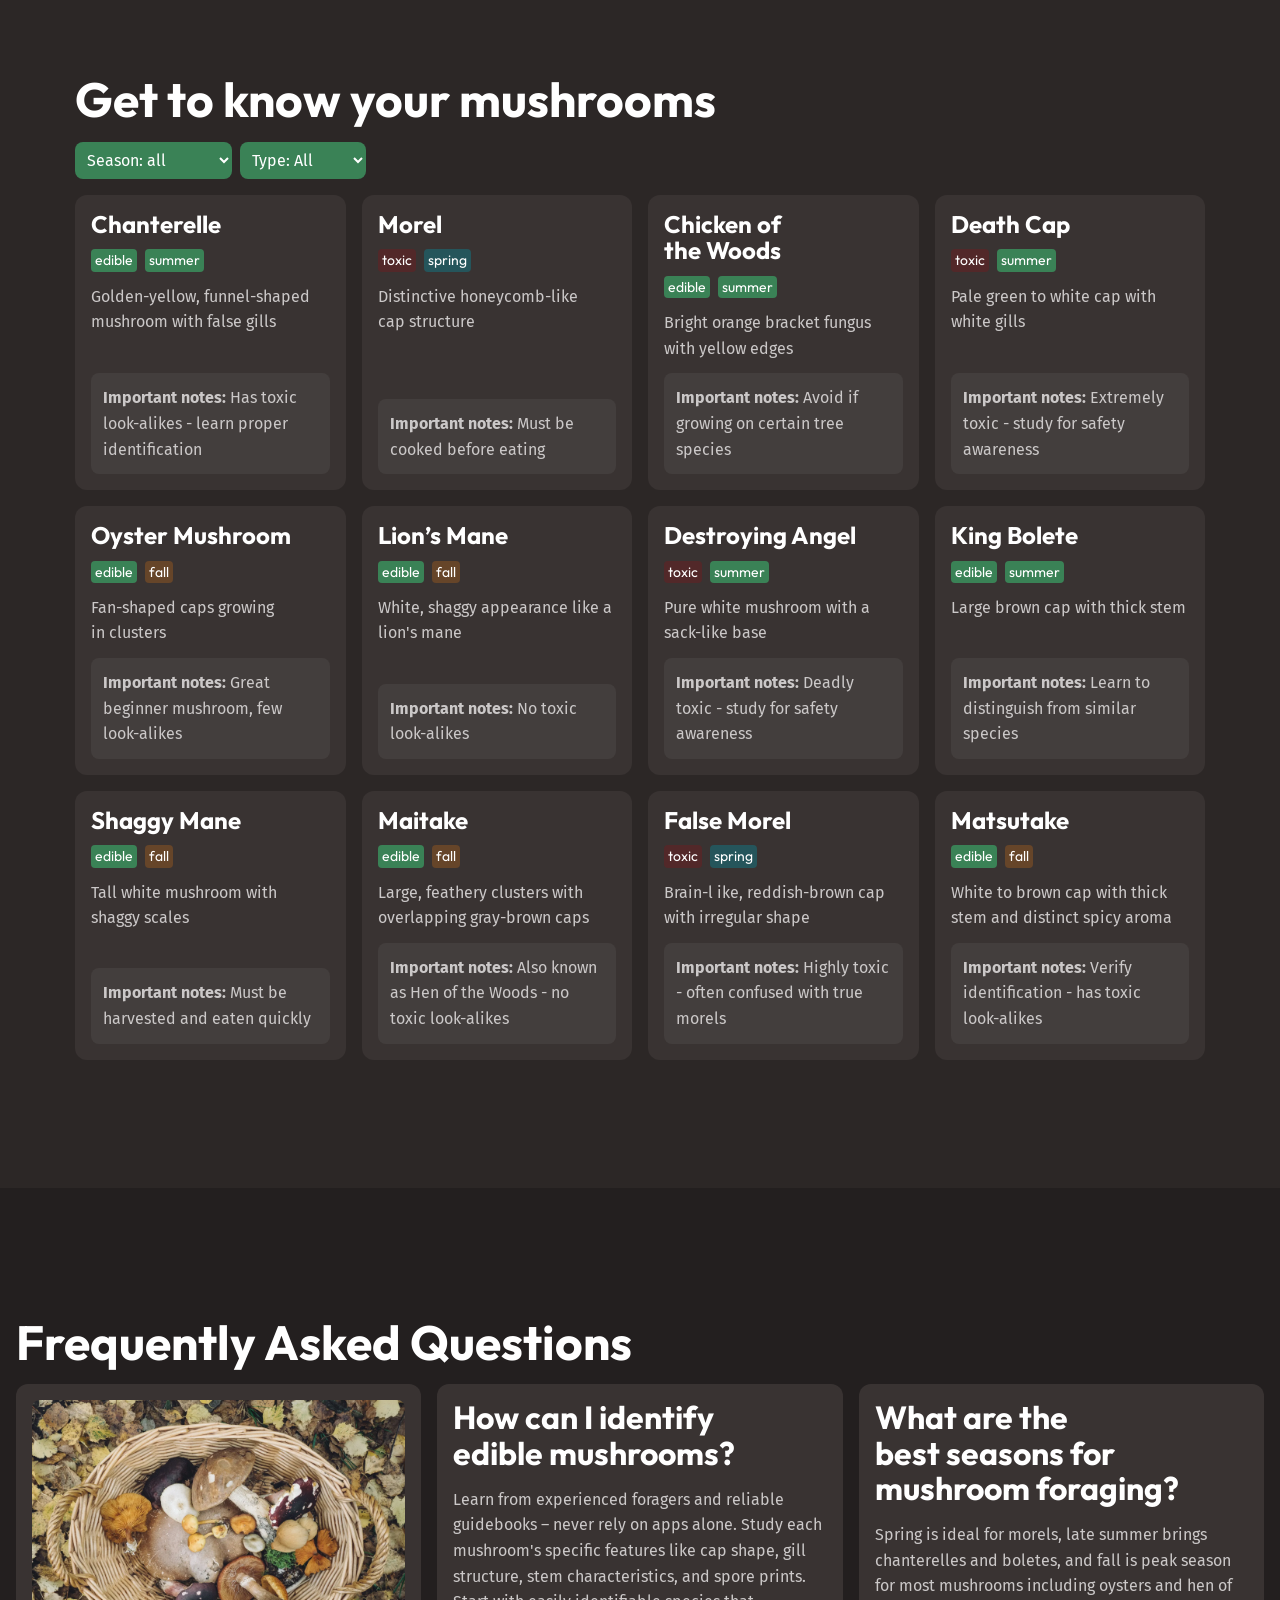
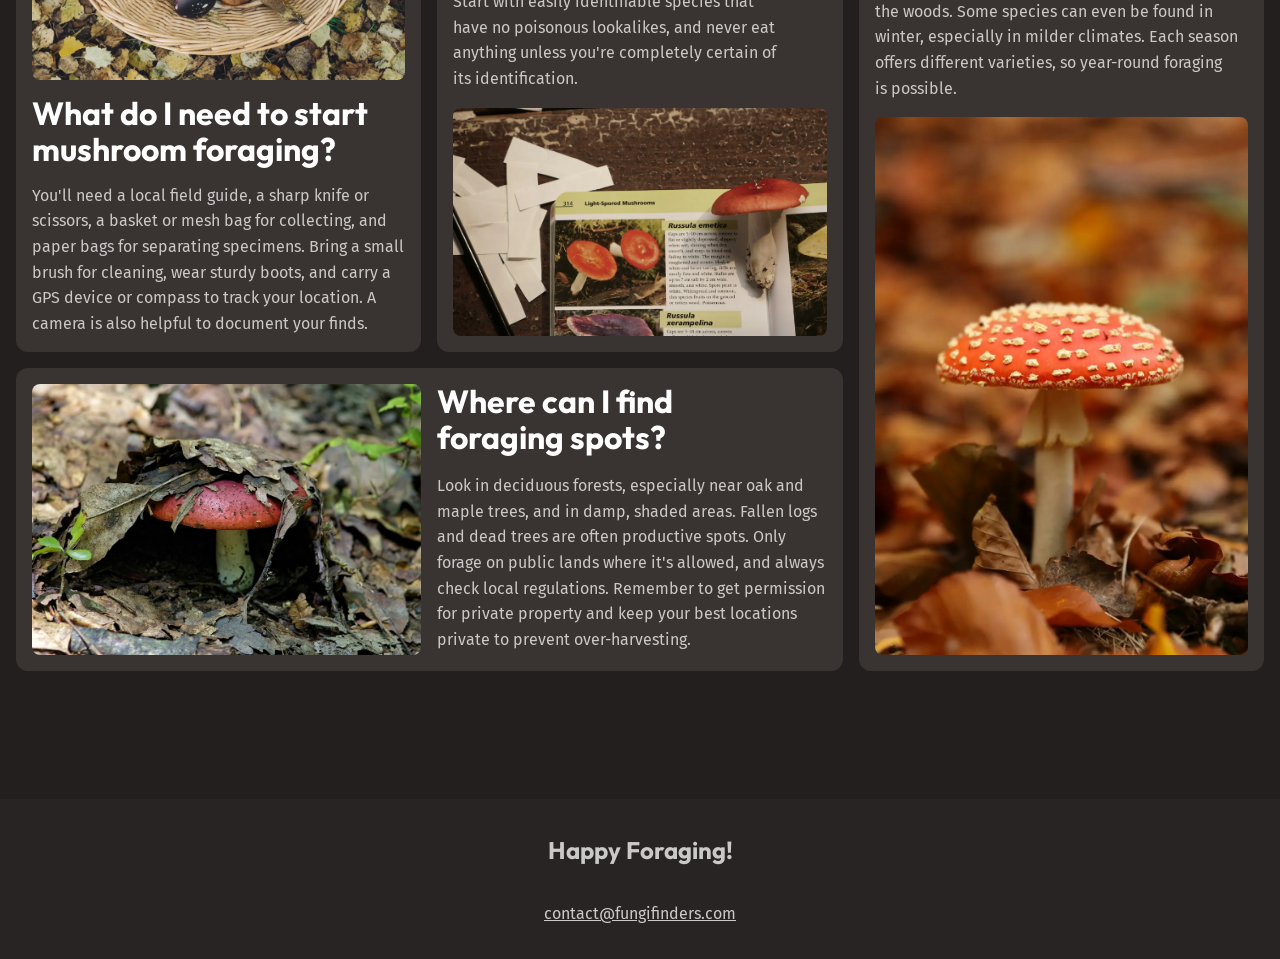
==== commit fa051d1b: "feat: updated navigation links and smooth scroll" ====
--- a/mushroom-guide.html
+++ b/mushroom-guide.html
@@ -27,8 +27,8 @@
           <nav id="primary-nav" class="primary-navigation">
             <ul role="list">
               <li><a href="/">Discover</a></li>
-              <li><a href="#">Mushroom Guide</a></li>
-              <li><a href="#">FAQ</a></li>
+              <li><a href="/mushroom-guide.html">Mushroom Guide</a></li>
+              <li><a href="/mushroom-guide.html#faq">FAQ</a></li>
             </ul>
           </nav>
         </div>
@@ -413,8 +413,9 @@
       </section>
 
       <!-- faq -->
-      <section class="background-extra-dark section">
-        <div class="wrapper" data-width="wide">
+      <section id="faq" class="background-extra-dark section">
+        <div class="wrapper flow" data-width="wide">
+          <h2 class="section-title">Frequently Asked Questions</h2>
           <div class="faq-bento">
             <div class="card">
               <img
--- a/style.css
+++ b/style.css
@@ -169,6 +169,17 @@
   html {
     font-family: var(--ff-body);
     line-height: 1.6;
+    scroll-padding: 3rem;
+  }
+
+  /* The user went system settings and explicitly opted in for reduced motion at OS level */
+  /* @media (prefers-reduced-motion: reduce) {
+  } */
+
+  @media (prefers-reduced-motion: no-preference) {
+    html {
+      scroll-behavior: smooth;
+    }
   }
 
   body {
